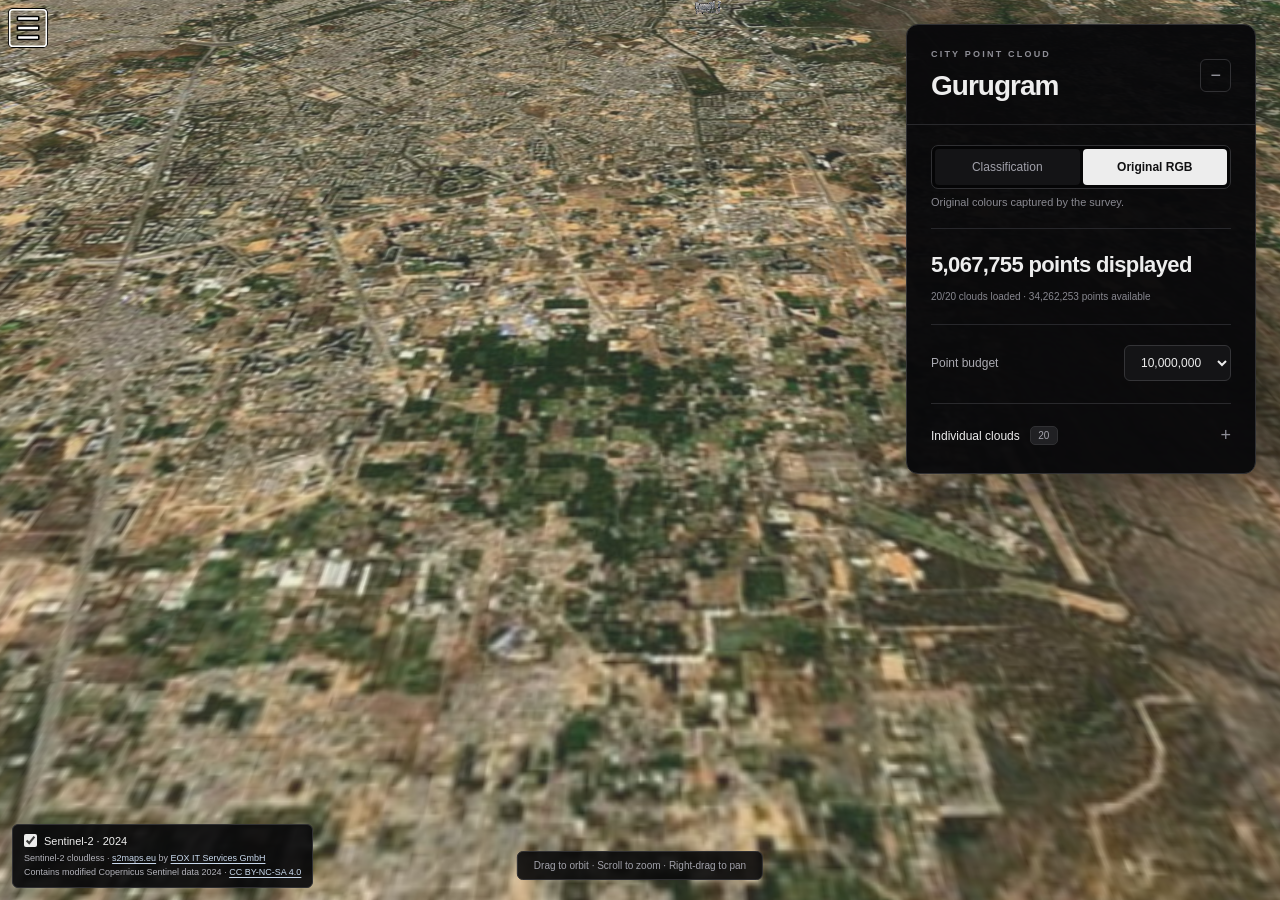
==== rgb-closeup.html @ 3fe03a9c "Initial commit" ====
<!DOCTYPE html>
<html lang="en">
<head>
	<meta charset="utf-8">
	<meta name="description" content="">
	<meta name="author" content="">
	<meta name="viewport" content="width=device-width, initial-scale=1.0, user-scalable=no">
	<title>Gurugram classified point cloud</title>

	<link rel="stylesheet" type="text/css" href="./libs/potree/potree.css">
	<link rel="stylesheet" type="text/css" href="./libs/jquery-ui/jquery-ui.min.css">
	<link rel="stylesheet" type="text/css" href="./libs/openlayers3/ol.css">
	<link rel="stylesheet" type="text/css" href="./libs/spectrum/spectrum.css">
	<link rel="stylesheet" type="text/css" href="./libs/jstree/themes/mixed/style.css">
<link rel="stylesheet" href="./viewer-ui.css?v=20261015f">
</head>

<body>
<aside class="viewer-panel" aria-label="Point cloud viewer controls">
 <header class="panel-heading"><div><div class="eyebrow">CITY POINT CLOUD</div><h1>Gurugram</h1></div><button id="collapse-panel" class="collapse" aria-label="Collapse controls" aria-expanded="true">−</button></header>
 <div class="panel-body">
 <div class="segmented" aria-label="Colour mode"><button data-colour="classification" aria-pressed="true" onclick="setColourMode('classification')">Classification</button><button data-colour="rgba" aria-pressed="false" onclick="setColourMode('rgba')">Original RGB</button></div>
 <div class="legend" id="class-legend"><span style="--dot:#b88752">Ground</span><span style="--dot:#ff8c33">Buildings</span><span style="--dot:#33cc4d">Vegetation</span></div>
 <p id="rgb-note" class="section-note" hidden>Original colours captured by the survey.</p>
 <div class="stats"><strong id="visible-points">0 points displayed</strong><small id="cloud-status" role="status">Loading point clouds…</small></div>
 <label class="field">Point budget <select id="point-budget" onchange="setDetailBudget(Number(this.value))"><option value="100000">100,000</option><option value="250000">250,000</option><option value="500000">500,000</option><option value="1000000">1,000,000</option><option value="2000000">2,000,000</option><option value="5000000">5,000,000</option><option value="10000000" selected>10,000,000</option><option value="20000000">20,000,000</option><option value="25000000">25,000,000</option><option id="max-detail" disabled>Max detail</option></select></label>
 <details><summary>Individual clouds <span id="cloud-count"></span></summary><div class="actions"><button onclick="setAllCloudsVisible(true)">Show all</button><button onclick="setAllCloudsVisible(false)">Hide all</button></div><input id="cloud-search" type="search" placeholder="Find a cloud…" aria-label="Find a cloud"><div id="cloud-list"></div></details>
 </div></aside>
	<script src="./libs/jquery/jquery-3.1.1.min.js"></script>
	<script src="./libs/spectrum/spectrum.js"></script>
	<script src="./libs/jquery-ui/jquery-ui.min.js"></script>
	<script src="./libs/other/BinaryHeap.js"></script>
	<script src="./libs/tween/tween.min.js"></script>
	<script src="./libs/d3/d3.js"></script>
	<script src="./libs/proj4/proj4.js"></script>
	<script src="./libs/openlayers3/ol.js"></script>
	<script src="./libs/i18next/i18next.js"></script>
	<script src="./libs/jstree/jstree.js"></script>
	<script src="./libs/potree/potree.js?v=aerial1"></script>
	<script src="./libs/plasio/js/laslaz.js"></script>
	
	<!-- INCLUDE ADDITIONAL DEPENDENCIES HERE -->
	<!-- INCLUDE SETTINGS HERE -->
	
	<div class="potree_container" style="position: absolute; width: 100%; height: 100%; left: 0px; top: 0px; ">
		<div id="potree_render_area"></div>
		<div id="potree_sidebar_container"> </div>
	</div>
	
	<script>
	
		window.viewer = new Potree.Viewer(document.getElementById("potree_render_area"));
		
		viewer.setEDLEnabled(true);
        viewer.setEDLRadius(1.0);
        viewer.setEDLStrength(0.3);
        viewer.setEDLOpacity(1.0);
        viewer.setMinNodeSize(30);
        viewer.setShowBoundingBox(false);
        viewer.setFreeze(false);
        viewer.useHQ = true;
		viewer.setFOV(60);
        viewer.setBackground("skybox");
        let cloudCatalog;
        let colourMode = "rgba";
        const cloudToggles = new Map();
        window.setAllCloudsVisible = function (visible) {
            viewer.scene.pointclouds.forEach(cloud => { cloud.visible = visible; });
            cloudToggles.forEach(toggle => { toggle.checked = visible; });
        };
        window.setColourMode = function (mode) {
            colourMode = mode;
            viewer.scene.pointclouds.forEach(p => p.material.activeAttributeName = mode);
        };
        window.setDetailBudget = function (budget) {
            viewer.setPointBudget(budget);
            // Max detail traverses even nodes that occupy very few screen pixels.
            const maximum = cloudCatalog && budget >= cloudCatalog.points;
            viewer.setMinNodeSize(maximum ? 0 : 30);
            document.getElementById("point-budget").title = maximum
                ? "Finest available detail in the current view. Points outside the view are not drawn."
                : "Maximum points to display; detail adapts to the view.";
        };
        window.showOverview = function () {
            if (!cloudCatalog) return;
            const center = [704277.275, 3141176.065, 240];
            const extent = 3200;
            viewer.scene.view.position.set(center[0], center[1] - extent * 0.95, center[2] + extent * 0.95);
            viewer.scene.view.lookAt(viewer.scene.view.position.clone().set(...center));
            if (viewer.controls) viewer.controls.stop();
        };
        viewer.setClassifications({
            0: {visible: true, name: "Ground", color: [0.72, 0.53, 0.32, 1]},
            // Interpret these files' raw codes as corrected by the user.
            1: {visible: true, name: "Building", color: [1.0, 0.55, 0.20, 1]},
            2: {visible: true, name: "Vegetation", color: [0.20, 0.80, 0.30, 1]},
            3: {visible: true, name: "Other / ignored", color: [0.6, 0.6, 0.6, 1]},
            DEFAULT: {visible: true, name: "Other", color: [0.6, 0.6, 0.6, 1]}
        });
		viewer.setPointBudget(10_000_000);
		<!-- INCLUDE SETTINGS HERE -->
		viewer.loadSettingsFromURL();
		
		viewer.setDescription("");
		
		viewer.loadGUI(() => {
			viewer.setLanguage('en');
			$("#menu_appearance").next().show();
			$("#menu_tools").next().show();
			$("#menu_clipping").next().show();
			// Sidebar can be opened with the menu button.
		});
		
		

        fetch("./clouds.json").then(response => {
            if (!response.ok) throw new Error("Could not load cloud catalogue");
            return response.json();
        }).then(async catalog => {
            cloudCatalog = catalog;
            const maxDetail = document.getElementById("max-detail");
            maxDetail.value = String(catalog.points);
            maxDetail.textContent = `Max detail (${catalog.points.toLocaleString()} points)`;
            maxDetail.disabled = false;
            document.getElementById("cloud-count").textContent = catalog.clouds.length;
            showOverview();
            const status = document.getElementById("cloud-status");
            let loaded = 0;
            const failures = [];
            await Promise.all(catalog.clouds.map(async cloud => {
                const path = `./pointclouds/${cloud.directory}/metadata.json`;
                const check = await fetch(path);
                if (!check.ok) { failures.push(cloud.name); return; }
                const e = await Potree.loadPointCloud(path, cloud.name);
                const pointcloud = e.pointcloud;
                pointcloud.name = cloud.name;
                const material = pointcloud.material;
                material.size = 1;
                material.pointSizeType = Potree.PointSizeType.ADAPTIVE;
                material.shape = Potree.PointShape.SQUARE;
                material.activeAttributeName = colourMode;
                viewer.scene.addPointCloud(pointcloud);
                const row = document.createElement("label");
                row.style.display = "block";
                row.style.order = String(catalog.clouds.indexOf(cloud));
                const toggle = document.createElement("input");
                toggle.type = "checkbox";
                toggle.checked = true;
                cloudToggles.set(cloud.name, toggle);
                toggle.addEventListener("change", () => { pointcloud.visible = toggle.checked; });
                const description = document.createElement("span");
                const title = document.createElement("span");
                title.className = "cloud-name";
                title.textContent = cloud.name.replace(/_classified$/, '').replaceAll('_', ' ');
                const count = document.createElement("span");
                count.className = "cloud-count";
                count.textContent = `${cloud.points.toLocaleString()} points`;
                description.append(title, count);
                row.append(toggle, description);
                document.getElementById("cloud-list").append(row);
                loaded++;
                status.textContent = `${loaded}/${catalog.clouds.length} clouds loaded · ${catalog.points.toLocaleString()} points available`;
            }));
            if (failures.length) status.textContent += ` · ${failures.length} unavailable; refresh after conversion`;
        }).catch(error => {
            document.getElementById("cloud-status").textContent = error.message;
        });
        setInterval(() => {
            const count = viewer.scene.pointclouds.filter(cloud => cloud.visible).reduce((sum, cloud) => sum + (cloud.numVisiblePoints || 0), 0);
            document.getElementById("visible-points").textContent = `${count.toLocaleString()} points displayed`;
            document.getElementById("point-budget").value = String(viewer.getPointBudget());
        }, 500);

		
		
	</script>
	
	
  <script src="./viewer-ui.js?v=20261015f"></script>
<div class="navigation-hint">Drag to orbit · Scroll to zoom · Right-drag to pan</div>
<div class="satellite-credit"><label title="Show or hide the fixed background image"><input id="satellite-visible" type="checkbox" checked disabled><span id="satellite-status" role="status">Loading background image…</span></label><small>Sentinel-2 cloudless · <a href="https://s2maps.eu" target="_blank" rel="noopener">s2maps.eu</a> by <a href="https://eox.at" target="_blank" rel="noopener">EOX IT Services GmbH</a><br>Contains modified Copernicus Sentinel data 2024 · <a href="https://creativecommons.org/licenses/by-nc-sa/4.0/" target="_blank" rel="noopener">CC BY-NC-SA 4.0</a></small></div>
<script src="./fixed-background.js?v=20clouds-20261015"></script>
</body>
</html>
---- libs/potree/potree.css ----
/* CSS - Cascading Style Sheet */
/* Palette color codes */
/* Palette URL: http://paletton.com/#uid=13p0u0kex8W2uqu8af7lEqaulDE */

/* Feel free to copy&paste color codes to your application */

/* As hex codes */
.color-primary-0 { color: #19282C }	/* Main Primary color */
.color-primary-1 { color: #7A8184 }
.color-primary-2 { color: #39474B }
.color-primary-3 { color: #2D6D82 }
.color-primary-4 { color: #108FB9 }

/* As RGBa codes */
.rgba-primary-0 { color: rgba( 25, 40, 44,1) }	/* Main Primary color */
.rgba-primary-1 { color: rgba(122,129,132,1) }
.rgba-primary-2 { color: rgba( 57, 71, 75,1) }
.rgba-primary-3 { color: rgba( 45,109,130,1) }
.rgba-primary-4 { color: rgba( 16,143,185,1) }

/* Generated by Paletton.com Â© 2002-2014 */
/* http://paletton.com */




:root{
	
	--color-0: 			rgba( 25, 40, 44, 1);
	--color-1: 			rgba(122,129,132, 1);
	--color-2: 			rgba( 57, 71, 75, 1);
	--color-3: 			rgba( 45,109,130, 1);
	--color-4: 			rgba( 16,143,185, 1);
	
	--bg-color:			var(--color-0);
	--bg-color-2:		rgb(60, 80, 85);
	--bg-light-color:	rgba( 48, 61, 65, 1);
	--bg-dark-color:	rgba( 24, 31, 33, 1);
	--bg-hover-color:	var(--color-2);
	
	--font-color:		#9AA1A4;
	--font-color-2:		#ddd;
	--font-color:		#cccccc;
	--border-color:		black;
	
	--measurement-detail-node-bg-light:		var(--color-1);
	--measurement-detail-node-bg-dark:		var(--color-2);
	--measurement-detail-area-bg-color:		#eee;

	
}

#potree_sidebar_container{
	position:	absolute;
	z-index:	0;
	width:		350px;
	height:		100%;
	overflow-y:	scroll;
	font-size:	85%;
	border-right:	1px solid black;
	background-color:	var(--bg-color);
}

#sidebar_root{
	color:				var(--font-color);
	font-family:		Arial,Helvetica,sans-serif;
	font-size:			1em;
}

.potree_failpage{
	width: 100%;
	height: 100%;
	background-color: white;
	position: absolute;
	margin: 15px;
}

.potree_failpage a{
	color: initial !important;
	text-decoration: underline !important;
}

.potree_info_text{
	color:		white;
	font-weight: bold;
	text-shadow:  1px  1px 1px black,
				  1px -1px 1px black,
				 -1px  1px 1px black,
				 -1px -1px 1px black;
}

.potree_message{
	width: 500px;
	background-color: var(--bg-color);
	padding: 5px;
	margin: 5px;
	border-radius: 4px;
	color: var(--font-color);
	font-family: Arial;
	opacity: 0.8;
	border: 1px solid black;
	display: flex;
	overflow: auto;
}

.potree_message_error{
	background-color: red;
}

#potree_description{
	position: absolute; 
	top: 10px; 
	left: 50%; 
	transform: translateX(-50%); 
	text-align: center;
	z-index:	1000;
}

.potree_sidebar_brand{
	margin:			1px 20px;
	line-height:	2em;
	font-size:		100%;
	font-weight:	bold;
	position:		relative;
	display:		flex; 
	flex-direction:	row;
}

#potree_sidebar_container a{
	color: 			#8Aa1c4;
}

#potree_quick_buttons{
	position: absolute;
	left: 4px;
	top: 4px; 
	width: 10px; 
	height: 10px; 
	z-index: 10000;
	float: left;
}

.potree_menu_toggle{
	float:			left;
	margin:			0;
	background:		none;
	width:			2.5em;
	height:			2.5em;
	z-index:		100;
	cursor: 		pointer;
	margin:			4px;
}

#potree_map_toggle{
	float:			left;
	margin:			0;
	background:		none;
	width:			2.5em;
	height:			2.5em;
	z-index:		100;
	cursor: 		pointer;
	margin:			4px;
}

#potree_render_area{
	position: 	absolute;
	/*background: linear-gradient(-90deg, red, yellow);*/
	top: 		0px;
	bottom: 	0px;
	left: 		0px;
	right: 		0px;
	overflow: 	hidden;
	z-index: 	1;
	-webkit-transition: left .35s;
	transition: left .35s;
}

.potree-panel {
	border: 		1px solid black;
	border-radius: 	0.4em;
	padding: 		0px;
	background-color: var(--bg-light-color);
}

.potree-panel-heading{
	background-color: var(--bg-dark-color);
}

a:hover, a:visited, a:link, a:active{
	color: 				#ccccff;
	text-decoration: 	none;
}

.annotation{
	position:		absolute;
	padding:		10px;
	opacity:		0.5;
	transform:		translate(-50%, -30px);
	will-change:	left, top;
}

.annotation-titlebar{
	color:			white;
	background-color:	black;
	border-radius:	1.5em;
	border:			1px solid rgba(255, 255, 255, 0.7);
	font-size:		1em;
	opacity:		1;
	margin:			auto;
	display:		table;
	padding:		1px 8px;
	cursor: 		pointer;
}

.annotation-expand{
	color:			white;
	font-size:		0.6em;
	opacity:		1;
}

.annotation-action-icon{
	width:			20px;
	height:			20px;
	display:		inline-block;
	vertical-align:	middle;
	line-height:	1.5em;
	text-align:		center;
	font-family:	Arial;
	font-weight:	bold;
	cursor: 		pointer;
}

.annotation-action-icon:hover{
	filter:			drop-shadow(0px 0px 1px white);
	width:			24px;
	height:			24px;
	cursor: 		pointer;
	
}

.annotation-item {
	color:			white;
	background-color: 	black;
	opacity:		0.5;
	border-radius:	1.5em;
	font-size:		1em;
	line-height:	1.5em;
	padding:		1px 8px 0px 8px;
	font-weight:	bold;
	display:		flex;
	cursor:			default;
}

.annotation-item:hover {
	opacity:		1.0;
	box-shadow:		0 0 5px #ffffff;
}

.annotation-main{
	display:		flex;
	flex-grow:		1;
}

.annotation-label{
	display:		inline-block;
	height:			100%;
	flex-grow:		1;
	user-select:	none;
	-moz-user-select: none;
	z-index:		100;
	vertical-align:	middle;
	line-height:	1.5em;
	font-family:	Arial;
	font-weight:	bold;
	cursor: 		pointer;
	white-space:	nowrap;
}

.annotation-description{
	position:		relative;
	color:			white;
	background-color:	black;
	padding:		10px;
	margin:			5px 0px 0px 0px;
	border-radius:	4px;
	display:		none;
	max-width:		500px;
	width:			500px;
}

.annotation-description-close{
	filter:			invert(100%);
	float:			right;
	opacity:		0.5;
	margin:			0px 0px 8px 8px;
}

	
.annotation-description-content{
	color:			white;
}

.annotation-icon{
	width:		20px;
	height:		20px;
	filter:		invert(100%);
	margin:		2px 2px;
	opacity:	0.5;
}


canvas { 
	width: 100%; 
	height: 100% 
}

body{ 
	margin: 	0; 
	padding: 	0;
	position:	absolute;
	width: 		100%;
	height: 	100%;
	overflow:	hidden;
}

.axis {
  font: 		10px sans-serif;
  color: 		var(--font-color);
}

.axis path{
	fill: 		rgba(255, 255, 255, 0.5);
	stroke: 		var(--font-color);
	shape-rendering: crispEdges;
	opacity: 		0.7;
}

.axis line {
	fill: 		rgba(255, 255, 255, 0.5);
	stroke: 		var(--font-color);
	shape-rendering: crispEdges;
	opacity: 		0.1;
}

.tick text{
	font-size: 12px;
}

.scene_header{
	display:flex;
	cursor: pointer;
	padding: 2px;
}

.scene_content{
	padding: 5px 0px 5px 0px;
	/*background-color: rgba(0, 0, 0, 0.4);*/
}

.measurement_content{
	padding: 5px 15px 5px 10px;
	/*background-color: rgba(0, 0, 0, 0.4);*/
}

.propertypanel_content{
	padding: 5px 15px 5px 10px;
	/*background-color: rgba(0, 0, 0, 0.4);*/
}

.measurement_value_table{
	width: 100%;
}

.coordinates_table_container table td {
	width: 33%;
	text-align: center;
}

#scene_object_properties{
	margin:		0px;
}




.pv-panel-heading{
	padding: 	4px !important;
	display: 	flex; 
	flex-direction: row
}

.pv-menu-list{
	list-style-type:	none;
	padding:			0;
	margin:				15px 0px;
	overflow:			hidden;
}

.pv-menu-list > *{
	margin: 	4px 20px;
}

.ui-slider {
	margin-top: 5px;
	margin-bottom: 10px;
	background-color: 	var(--color-1) !important;
	background: 		none;
	border: 			1px solid black;
}

.ui-selectmenu-button.ui-button{
	width: 		100% !important;
}

.pv-menu-list > li > .ui-slider{
	background-color: 	var(--color-1) !important;
	background: 		none;
	border: 			1px solid black;
}

.pv-menu-list .ui-slider{
	background-color: 	var(--color-1) !important;
	background: 		none;
	border: 			1px solid black !important;
}

.ui-slider-handle{
	border: 			1px solid black !important;
}

.ui-widget{
	box-sizing:border-box
}

.panel-body > li > .ui-slider{
	background-color: var(--color-1) !important;
	background: none;
	border: 1px solid black;
}

.panel-body > div > li > .ui-slider{
	background-color: var(--color-1) !important;
	background: none;
	border: 1px solid black;
}

.pv-select-label{
	margin: 1px;
	font-size: 90%;
	font-weight: 100;
}

.button-icon:hover{
	/*background-color:	#09181C;*/
	filter:				drop-shadow(0px 0px 4px white);
}

.ui-widget-content{
	/*color: var(--font-color) !important;*/
}

.accordion > h3{
	background-color: var(--bg-color-2) !important;
	background: #f6f6f6 50% 50% repeat-x;
	border:		1px solid black;
	color:		var(--font-color-2);
	cursor:		pointer;
	margin:		2px 0 0 0;
	padding:	4px 10px 4px 30px;
	box-shadow:	0px 3px 3px #111;
	text-shadow:	1px 1px 0 #000, -1px -1px 0 #000, 1px -1px 0 #000, -1px 1px 0 #000, 1px 1px 0 #000;
	font-size:	1em;
}

.accordion > h3:hover{
	filter: brightness(125%);
}

.accordion-content{
	padding: 0px 0px !important;
	border: none !important;
}

.icon-bar{
	height: 4px !important;
	border: 1px solid black;
	background-color: white;
	border-radius: 2px;
}

.canvas{
	-webkit-transition: top .35s, left .35s, bottom .35s, right .35s, width .35s;
	transition: top .35s, left .35s, bottom .35s, right .35s, width .35s;
}

#profile_window{
	background-color:	var(--bg-color);
}

#profile_titlebar{
	background-color:	var(--bg-color-2);
	color: var(--font-color-2);
	text-shadow: 1px 1px 0 #000, -1px -1px 0 #000, 1px -1px 0 #000, -1px 1px 0 #000, 1px 1px 0 #000;
	font-size: 1em;
	font-weight: bold;
}

#profile_window_title{
	position: absolute;
	margin: 5px;
}

.profile-container-button{
	cursor: pointer;
}

.profile-button:hover{
	background-color: #0000CC;
}

.unselectable{
	user-select: 			none;
}

.selectable{
	user-select: 			text;
}



.divider {
	display: 		block;
	text-align: 	center;
	overflow: 		hidden;
	white-space: 	nowrap; 
	font-weight:	bold;
	font-size:		90%;
	letter-spacing:	1px;
	margin-left:	0px;
	margin-right:	0px;
	margin-top: 	1px;
	margin-bottom: 	1px;
	padding:		1px !important;
}

.divider > span {
	position: 	relative;
	display: 	inline-block;
}

.divider > span:before,
.divider > span:after {
	content: 	"";
	position: 	absolute;
	top: 		50%;
	width: 		9999px;
	height: 	1px;
	background: #b2b2b2;
}

.divider > span:before {
	right: 100%;
	margin-right: 5px;
}

.divider > span:after {
	left: 100%;
	margin-left: 5px;
}











.ol-dragbox {
  background-color: rgba(255,255,255,0.4);
  border-color: rgba(100,150,0,1);
  border: 1px solid red;
}

.text-icon{
	opacity:	0.5;
	height:		24px;
}

.text-icon:hover{
	opacity:	1.0;
}

.input-grid-cell{
	flex-grow: 1; margin: 0px 3px 0px 3px;
}

.input-grid-label{
	flex-grow: 1; 
	margin: 0px 3px 0px 3px; 
	text-align:center; 
	font-weight: bold;
}

.input-grid-cell > input{
	width: 100%
}

.invalid_value{
	color: #e05e5e;
}


































/** 
 * OVERRIDES
 */


.ui-spinner-input{
	color: black;
}

.jstree-themeicon-custom{
	background-size: 16px !important;
}

.jstree-default .jstree-clicked{
	/*background-color: #ffffff !important;*/
	background-color: #34494f !important;
}

.jstree-default .jstree-hovered{
	background-color: #34494f !important;
}

.jstree-anchor{
	width: 100% !important;
}

.ui-state-default{
	background: #a6a9aa !important;
	border: 1px solid black;
	color: black;
}

.ui-state-active{
	background: #c6c9ca !important;
	color: black !important;
}

.cesium-viewer .cesium-viewer-cesiumWidgetContainer{
	position: absolute;
	height: 100%;
	width: 100%;
}




.zs_widget{
	padding: 2px;
	height: 4em;
	user-select: none;
}
.zs_core{
	overflow: hidden;
	position: relative;
	height: 100%;
}
.zs_handle{
	position: absolute;
	top: 0px;
	bottom: 0px;
	border: 1px solid black;
	border-radius: 3px;
	background-color: rgb(166, 169, 170);
	width: 8px;
	user-select: none;
	width: 1.2em;
	height: 1.2em;
	top: calc(50% - 0.6em);
}
.zs_stretch{
	position: absolute;
	top: 0px;
	bottom: 0px;
	border: 1px solid black;
	border-radius: 3px;
	background-color: rgb(166, 169, 170);
	width: 8px;
	user-select: none;
	width: 1.2em;
	height: 1.2em;
	top: calc(50% - 0.6em);
	color: black;
	font-weight: bold;
	font-size: 1.2em;
	font-family: arial;
}
.zs_handle:hover{
	background-color: lightgreen;
}
.zs_inside{
	position: absolute !important;
	width: 100%;
	border: 1px solid black;
	background-color: white;
	top: calc(50% - 0.326em);
	height: 0.652em;
	cursor: zoom-in;
}
.zs_outside{
	position: absolute !important;
	width: 100%;
	background-color: var(--color-1) !important;
	top: calc(50% - 0.326em);
	height: 0.652em;
	cursor: zoom-in;
}
.zs_visible_range_label{
	position: absolute;
	bottom: 0px;
	pointer-events:none;
}
.zs_visible_range_label_left{
	left: 0px;
}
.zs_visible_range_label_right{
	right: 0px;
}
.zs_chosen_range_label{
	position: absolute;
	pointer-events:none;
}

#potree_sidebar_container{
	scrollbar-color: var(--color-1) var(--bg-color);
	scrollbar-width: thin;
}



::-webkit-scrollbar {
	width: 6px;
	background-color: var(--bg-color);
}

::-webkit-scrollbar-track {

}

::-webkit-scrollbar-thumb {
	background-color: var(--color-1);
}

.propertypanel_content .heading{
	font-weight: bold;
	padding-top: 0.6em;
	padding-bottom: 0.1em;
}
---- libs/openlayers3/ol.css ----
.ol-control,.ol-scale-line{position:absolute;padding:2px}.ol-box{box-sizing:border-box;border-radius:2px;border:2px solid #00f}.ol-mouse-position{top:8px;right:8px;position:absolute}.ol-scale-line{background:#95b9e6;background:rgba(0,60,136,.3);border-radius:4px;bottom:8px;left:8px}.ol-scale-line-inner{border:1px solid #eee;border-top:none;color:#eee;font-size:10px;text-align:center;margin:1px;will-change:contents,width}.ol-overlay-container{will-change:left,right,top,bottom}.ol-unsupported{display:none}.ol-viewport .ol-unselectable{-webkit-touch-callout:none;-webkit-user-select:none;-khtml-user-select:none;-moz-user-select:none;-ms-user-select:none;user-select:none;-webkit-tap-highlight-color:transparent}.ol-control{background-color:#eee;background-color:rgba(255,255,255,.4);border-radius:4px}.ol-control:hover{background-color:rgba(255,255,255,.6)}.ol-zoom{top:.5em;left:.5em}.ol-rotate{top:.5em;right:.5em;transition:opacity .25s linear,visibility 0s linear}.ol-rotate.ol-hidden{opacity:0;visibility:hidden;transition:opacity .25s linear,visibility 0s linear .25s}.ol-zoom-extent{top:4.643em;left:.5em}.ol-full-screen{right:.5em;top:.5em}@media print{.ol-control{display:none}}.ol-control button{display:block;margin:1px;padding:0;color:#fff;font-size:1.14em;font-weight:700;text-decoration:none;text-align:center;height:1.375em;width:1.375em;line-height:.4em;background-color:#7b98bc;background-color:rgba(0,60,136,.5);border:none;border-radius:2px}.ol-control button::-moz-focus-inner{border:none;padding:0}.ol-zoom-extent button{line-height:1.4em}.ol-compass{display:block;font-weight:400;font-size:1.2em;will-change:transform}.ol-touch .ol-control button{font-size:1.5em}.ol-touch .ol-zoom-extent{top:5.5em}.ol-control button:focus,.ol-control button:hover{text-decoration:none;background-color:#4c6079;background-color:rgba(0,60,136,.7)}.ol-zoom .ol-zoom-in{border-radius:2px 2px 0 0}.ol-zoom .ol-zoom-out{border-radius:0 0 2px 2px}.ol-attribution{text-align:right;bottom:.5em;right:.5em;max-width:calc(100% - 1.3em)}.ol-attribution ul{margin:0;padding:0 .5em;font-size:.7rem;line-height:1.375em;color:#000;text-shadow:0 0 2px #fff}.ol-attribution li{display:inline;list-style:none;line-height:inherit}.ol-attribution li:not(:last-child):after{content:" "}.ol-attribution img{max-height:2em;max-width:inherit;vertical-align:middle}.ol-attribution button,.ol-attribution ul{display:inline-block}.ol-attribution.ol-collapsed ul{display:none}.ol-attribution.ol-logo-only ul{display:block}.ol-attribution:not(.ol-collapsed){background:rgba(255,255,255,.8)}.ol-attribution.ol-uncollapsible{bottom:0;right:0;border-radius:4px 0 0;height:1.1em;line-height:1em}.ol-attribution.ol-logo-only{background:0 0;bottom:.4em;height:1.1em;line-height:1em}.ol-attribution.ol-uncollapsible img{margin-top:-.2em;max-height:1.6em}.ol-attribution.ol-logo-only button,.ol-attribution.ol-uncollapsible button{display:none}.ol-zoomslider{top:4.5em;left:.5em;height:200px}.ol-zoomslider button{position:relative;height:10px}.ol-touch .ol-zoomslider{top:5.5em}.ol-overviewmap{left:.5em;bottom:.5em}.ol-overviewmap.ol-uncollapsible{bottom:0;left:0;border-radius:0 4px 0 0}.ol-overviewmap .ol-overviewmap-map,.ol-overviewmap button{display:inline-block}.ol-overviewmap .ol-overviewmap-map{border:1px solid #7b98bc;height:150px;margin:2px;width:150px}.ol-overviewmap:not(.ol-collapsed) button{bottom:1px;left:2px;position:absolute}.ol-overviewmap.ol-collapsed .ol-overviewmap-map,.ol-overviewmap.ol-uncollapsible button{display:none}.ol-overviewmap:not(.ol-collapsed){background:rgba(255,255,255,.8)}.ol-overviewmap-box{border:2px dotted rgba(0,60,136,.7)}
---- libs/spectrum/spectrum.css ----
/***
Spectrum Colorpicker v1.8.0
https://github.com/bgrins/spectrum
Author: Brian Grinstead
License: MIT
***/

.sp-container {
    position:absolute;
    top:0;
    left:0;
    display:inline-block;
    *display: inline;
    *zoom: 1;
    /* https://github.com/bgrins/spectrum/issues/40 */
    z-index: 9999994;
    overflow: hidden;
}
.sp-container.sp-flat {
    position: relative;
}

/* Fix for * { box-sizing: border-box; } */
.sp-container,
.sp-container * {
    -webkit-box-sizing: content-box;
       -moz-box-sizing: content-box;
            box-sizing: content-box;
}

/* http://ansciath.tumblr.com/post/7347495869/css-aspect-ratio */
.sp-top {
  position:relative;
  width: 100%;
  display:inline-block;
}
.sp-top-inner {
   position:absolute;
   top:0;
   left:0;
   bottom:0;
   right:0;
}
.sp-color {
    position: absolute;
    top:0;
    left:0;
    bottom:0;
    right:20%;
}
.sp-hue {
    position: absolute;
    top:0;
    right:0;
    bottom:0;
    left:84%;
    height: 100%;
}

.sp-clear-enabled .sp-hue {
    top:33px;
    height: 77.5%;
}

.sp-fill {
    padding-top: 80%;
}
.sp-sat, .sp-val {
    position: absolute;
    top:0;
    left:0;
    right:0;
    bottom:0;
}

.sp-alpha-enabled .sp-top {
    margin-bottom: 18px;
}
.sp-alpha-enabled .sp-alpha {
    display: block;
}
.sp-alpha-handle {
    position:absolute;
    top:-4px;
    bottom: -4px;
    width: 6px;
    left: 50%;
    cursor: pointer;
    border: 1px solid black;
    background: white;
    opacity: .8;
}
.sp-alpha {
    display: none;
    position: absolute;
    bottom: -14px;
    right: 0;
    left: 0;
    height: 8px;
}
.sp-alpha-inner {
    border: solid 1px #333;
}

.sp-clear {
    display: none;
}

.sp-clear.sp-clear-display {
    background-position: center;
}

.sp-clear-enabled .sp-clear {
    display: block;
    position:absolute;
    top:0px;
    right:0;
    bottom:0;
    left:84%;
    height: 28px;
}

/* Don't allow text selection */
.sp-container, .sp-replacer, .sp-preview, .sp-dragger, .sp-slider, .sp-alpha, .sp-clear, .sp-alpha-handle, .sp-container.sp-dragging .sp-input, .sp-container button  {
    -webkit-user-select:none;
    -moz-user-select: -moz-none;
    -o-user-select:none;
    user-select: none;
}

.sp-container.sp-input-disabled .sp-input-container {
    display: none;
}
.sp-container.sp-buttons-disabled .sp-button-container {
    display: none;
}
.sp-container.sp-palette-buttons-disabled .sp-palette-button-container {
    display: none;
}
.sp-palette-only .sp-picker-container {
    display: none;
}
.sp-palette-disabled .sp-palette-container {
    display: none;
}

.sp-initial-disabled .sp-initial {
    display: none;
}


/* Gradients for hue, saturation and value instead of images.  Not pretty... but it works */
.sp-sat {
    background-image: -webkit-gradient(linear,  0 0, 100% 0, from(#FFF), to(rgba(204, 154, 129, 0)));
    background-image: -webkit-linear-gradient(left, #FFF, rgba(204, 154, 129, 0));
    background-image: -moz-linear-gradient(left, #fff, rgba(204, 154, 129, 0));
    background-image: -o-linear-gradient(left, #fff, rgba(204, 154, 129, 0));
    background-image: -ms-linear-gradient(left, #fff, rgba(204, 154, 129, 0));
    background-image: linear-gradient(to right, #fff, rgba(204, 154, 129, 0));
    -ms-filter: "progid:DXImageTransform.Microsoft.gradient(GradientType = 1, startColorstr=#FFFFFFFF, endColorstr=#00CC9A81)";
    filter : progid:DXImageTransform.Microsoft.gradient(GradientType = 1, startColorstr='#FFFFFFFF', endColorstr='#00CC9A81');
}
.sp-val {
    background-image: -webkit-gradient(linear, 0 100%, 0 0, from(#000000), to(rgba(204, 154, 129, 0)));
    background-image: -webkit-linear-gradient(bottom, #000000, rgba(204, 154, 129, 0));
    background-image: -moz-linear-gradient(bottom, #000, rgba(204, 154, 129, 0));
    background-image: -o-linear-gradient(bottom, #000, rgba(204, 154, 129, 0));
    background-image: -ms-linear-gradient(bottom, #000, rgba(204, 154, 129, 0));
    background-image: linear-gradient(to top, #000, rgba(204, 154, 129, 0));
    -ms-filter: "progid:DXImageTransform.Microsoft.gradient(startColorstr=#00CC9A81, endColorstr=#FF000000)";
    filter : progid:DXImageTransform.Microsoft.gradient(startColorstr='#00CC9A81', endColorstr='#FF000000');
}

.sp-hue {
    background: -moz-linear-gradient(top, #ff0000 0%, #ffff00 17%, #00ff00 33%, #00ffff 50%, #0000ff 67%, #ff00ff 83%, #ff0000 100%);
    background: -ms-linear-gradient(top, #ff0000 0%, #ffff00 17%, #00ff00 33%, #00ffff 50%, #0000ff 67%, #ff00ff 83%, #ff0000 100%);
    background: -o-linear-gradient(top, #ff0000 0%, #ffff00 17%, #00ff00 33%, #00ffff 50%, #0000ff 67%, #ff00ff 83%, #ff0000 100%);
    background: -webkit-gradient(linear, left top, left bottom, from(#ff0000), color-stop(0.17, #ffff00), color-stop(0.33, #00ff00), color-stop(0.5, #00ffff), color-stop(0.67, #0000ff), color-stop(0.83, #ff00ff), to(#ff0000));
    background: -webkit-linear-gradient(top, #ff0000 0%, #ffff00 17%, #00ff00 33%, #00ffff 50%, #0000ff 67%, #ff00ff 83%, #ff0000 100%);
    background: linear-gradient(to bottom, #ff0000 0%, #ffff00 17%, #00ff00 33%, #00ffff 50%, #0000ff 67%, #ff00ff 83%, #ff0000 100%);
}

/* IE filters do not support multiple color stops.
   Generate 6 divs, line them up, and do two color gradients for each.
   Yes, really.
 */
.sp-1 {
    height:17%;
    filter: progid:DXImageTransform.Microsoft.gradient(startColorstr='#ff0000', endColorstr='#ffff00');
}
.sp-2 {
    height:16%;
    filter: progid:DXImageTransform.Microsoft.gradient(startColorstr='#ffff00', endColorstr='#00ff00');
}
.sp-3 {
    height:17%;
    filter: progid:DXImageTransform.Microsoft.gradient(startColorstr='#00ff00', endColorstr='#00ffff');
}
.sp-4 {
    height:17%;
    filter: progid:DXImageTransform.Microsoft.gradient(startColorstr='#00ffff', endColorstr='#0000ff');
}
.sp-5 {
    height:16%;
    filter: progid:DXImageTransform.Microsoft.gradient(startColorstr='#0000ff', endColorstr='#ff00ff');
}
.sp-6 {
    height:17%;
    filter: progid:DXImageTransform.Microsoft.gradient(startColorstr='#ff00ff', endColorstr='#ff0000');
}

.sp-hidden {
    display: none !important;
}

/* Clearfix hack */
.sp-cf:before, .sp-cf:after { content: ""; display: table; }
.sp-cf:after { clear: both; }
.sp-cf { *zoom: 1; }

/* Mobile devices, make hue slider bigger so it is easier to slide */
@media (max-device-width: 480px) {
    .sp-color { right: 40%; }
    .sp-hue { left: 63%; }
    .sp-fill { padding-top: 60%; }
}
.sp-dragger {
   border-radius: 5px;
   height: 5px;
   width: 5px;
   border: 1px solid #fff;
   background: #000;
   cursor: pointer;
   position:absolute;
   top:0;
   left: 0;
}
.sp-slider {
    position: absolute;
    top:0;
    cursor:pointer;
    height: 3px;
    left: -1px;
    right: -1px;
    border: 1px solid #000;
    background: white;
    opacity: .8;
}

/*
Theme authors:
Here are the basic themeable display options (colors, fonts, global widths).
See http://bgrins.github.io/spectrum/themes/ for instructions.
*/

.sp-container {
    border-radius: 0;
    background-color: #ECECEC;
    border: solid 1px #f0c49B;
    padding: 0;
}
.sp-container, .sp-container button, .sp-container input, .sp-color, .sp-hue, .sp-clear {
    font: normal 12px "Lucida Grande", "Lucida Sans Unicode", "Lucida Sans", Geneva, Verdana, sans-serif;
    -webkit-box-sizing: border-box;
    -moz-box-sizing: border-box;
    -ms-box-sizing: border-box;
    box-sizing: border-box;
}
.sp-top {
    margin-bottom: 3px;
}
.sp-color, .sp-hue, .sp-clear {
    border: solid 1px #666;
}

/* Input */
.sp-input-container {
    float:right;
    width: 100px;
    margin-bottom: 4px;
}
.sp-initial-disabled  .sp-input-container {
    width: 100%;
}
.sp-input {
   font-size: 12px !important;
   border: 1px inset;
   padding: 4px 5px;
   margin: 0;
   width: 100%;
   background:transparent;
   border-radius: 3px;
   color: #222;
}
.sp-input:focus  {
    border: 1px solid orange;
}
.sp-input.sp-validation-error {
    border: 1px solid red;
    background: #fdd;
}
.sp-picker-container , .sp-palette-container {
    float:left;
    position: relative;
    padding: 10px;
    padding-bottom: 300px;
    margin-bottom: -290px;
}
.sp-picker-container {
    width: 172px;
    border-left: solid 1px #fff;
}

/* Palettes */
.sp-palette-container {
    border-right: solid 1px #ccc;
}

.sp-palette-only .sp-palette-container {
    border: 0;
}

.sp-palette .sp-thumb-el {
    display: block;
    position:relative;
    float:left;
    width: 24px;
    height: 15px;
    margin: 3px;
    cursor: pointer;
    border:solid 2px transparent;
}
.sp-palette .sp-thumb-el:hover, .sp-palette .sp-thumb-el.sp-thumb-active {
    border-color: orange;
}
.sp-thumb-el {
    position:relative;
}

/* Initial */
.sp-initial {
    float: left;
    border: solid 1px #333;
}
.sp-initial span {
    width: 30px;
    height: 25px;
    border:none;
    display:block;
    float:left;
    margin:0;
}

.sp-initial .sp-clear-display {
    background-position: center;
}

/* Buttons */
.sp-palette-button-container,
.sp-button-container {
    float: right;
}

/* Replacer (the little preview div that shows up instead of the <input>) */
.sp-replacer {
    margin:0;
    overflow:hidden;
    cursor:pointer;
    padding: 4px;
    display:inline-block;
    *zoom: 1;
    *display: inline;
    border: solid 1px #91765d;
    background: #eee;
    color: #333;
    vertical-align: middle;
}
.sp-replacer:hover, .sp-replacer.sp-active {
    border-color: #F0C49B;
    color: #111;
}
.sp-replacer.sp-disabled {
    cursor:default;
    border-color: silver;
    color: silver;
}
.sp-dd {
    padding: 2px 0;
    height: 16px;
    line-height: 16px;
    float:left;
    font-size:10px;
}
.sp-preview {
    position:relative;
    width:25px;
    height: 20px;
    border: solid 1px #222;
    margin-right: 5px;
    float:left;
    z-index: 0;
}

.sp-palette {
    *width: 220px;
    max-width: 220px;
}
.sp-palette .sp-thumb-el {
    width:16px;
    height: 16px;
    margin:2px 1px;
    border: solid 1px #d0d0d0;
}

.sp-container {
    padding-bottom:0;
}


/* Buttons: http://hellohappy.org/css3-buttons/ */
.sp-container button {
  background-color: #eeeeee;
  background-image: -webkit-linear-gradient(top, #eeeeee, #cccccc);
  background-image: -moz-linear-gradient(top, #eeeeee, #cccccc);
  background-image: -ms-linear-gradient(top, #eeeeee, #cccccc);
  background-image: -o-linear-gradient(top, #eeeeee, #cccccc);
  background-image: linear-gradient(to bottom, #eeeeee, #cccccc);
  border: 1px solid #ccc;
  border-bottom: 1px solid #bbb;
  border-radius: 3px;
  color: #333;
  font-size: 14px;
  line-height: 1;
  padding: 5px 4px;
  text-align: center;
  text-shadow: 0 1px 0 #eee;
  vertical-align: middle;
}
.sp-container button:hover {
    background-color: #dddddd;
    background-image: -webkit-linear-gradient(top, #dddddd, #bbbbbb);
    background-image: -moz-linear-gradient(top, #dddddd, #bbbbbb);
    background-image: -ms-linear-gradient(top, #dddddd, #bbbbbb);
    background-image: -o-linear-gradient(top, #dddddd, #bbbbbb);
    background-image: linear-gradient(to bottom, #dddddd, #bbbbbb);
    border: 1px solid #bbb;
    border-bottom: 1px solid #999;
    cursor: pointer;
    text-shadow: 0 1px 0 #ddd;
}
.sp-container button:active {
    border: 1px solid #aaa;
    border-bottom: 1px solid #888;
    -webkit-box-shadow: inset 0 0 5px 2px #aaaaaa, 0 1px 0 0 #eeeeee;
    -moz-box-shadow: inset 0 0 5px 2px #aaaaaa, 0 1px 0 0 #eeeeee;
    -ms-box-shadow: inset 0 0 5px 2px #aaaaaa, 0 1px 0 0 #eeeeee;
    -o-box-shadow: inset 0 0 5px 2px #aaaaaa, 0 1px 0 0 #eeeeee;
    box-shadow: inset 0 0 5px 2px #aaaaaa, 0 1px 0 0 #eeeeee;
}
.sp-cancel {
    font-size: 11px;
    color: #d93f3f !important;
    margin:0;
    padding:2px;
    margin-right: 5px;
    vertical-align: middle;
    text-decoration:none;

}
.sp-cancel:hover {
    color: #d93f3f !important;
    text-decoration: underline;
}


.sp-palette span:hover, .sp-palette span.sp-thumb-active {
    border-color: #000;
}

.sp-preview, .sp-alpha, .sp-thumb-el {
    position:relative;
    background-image: url([data-uri]);
}
.sp-preview-inner, .sp-alpha-inner, .sp-thumb-inner {
    display:block;
    position:absolute;
    top:0;left:0;bottom:0;right:0;
}

.sp-palette .sp-thumb-inner {
    background-position: 50% 50%;
    background-repeat: no-repeat;
}

.sp-palette .sp-thumb-light.sp-thumb-active .sp-thumb-inner {
    background-image: url([data-uri]);
}

.sp-palette .sp-thumb-dark.sp-thumb-active .sp-thumb-inner {
    background-image: url([data-uri]);
}

.sp-clear-display {
    background-repeat:no-repeat;
    background-position: center;
    background-image: url([data-uri]);
}
---- libs/jstree/themes/mixed/style.css ----
/* jsTree default theme */
.jstree-node,
.jstree-children,
.jstree-container-ul {
  display: block;
  margin: 0;
  padding: 0;
  list-style-type: none;
  list-style-image: none;
}
.jstree-node {
  white-space: nowrap;
}
.jstree-anchor {
  display: inline-block;
  color: black;
  white-space: nowrap;
  padding: 0 4px 0 1px;
  margin: 0;
  vertical-align: top;
}
.jstree-anchor:focus {
  outline: 0;
}
.jstree-anchor,
.jstree-anchor:link,
.jstree-anchor:visited,
.jstree-anchor:hover,
.jstree-anchor:active {
  text-decoration: none;
  color: inherit;
}
.jstree-icon {
  display: inline-block;
  text-decoration: none;
  margin: 0;
  padding: 0;
  vertical-align: top;
  text-align: center;
}
.jstree-icon:empty {
  display: inline-block;
  text-decoration: none;
  margin: 0;
  padding: 0;
  vertical-align: top;
  text-align: center;
}
.jstree-ocl {
  cursor: pointer;
}
.jstree-leaf > .jstree-ocl {
  cursor: default;
}
.jstree .jstree-open > .jstree-children {
  display: block;
}
.jstree .jstree-closed > .jstree-children,
.jstree .jstree-leaf > .jstree-children {
  display: none;
}
.jstree-anchor > .jstree-themeicon {
  margin-right: 2px;
}
.jstree-no-icons .jstree-themeicon,
.jstree-anchor > .jstree-themeicon-hidden {
  display: none;
}
.jstree-hidden,
.jstree-node.jstree-hidden {
  display: none;
}
.jstree-rtl .jstree-anchor {
  padding: 0 1px 0 4px;
}
.jstree-rtl .jstree-anchor > .jstree-themeicon {
  margin-left: 2px;
  margin-right: 0;
}
.jstree-rtl .jstree-node {
  margin-left: 0;
}
.jstree-rtl .jstree-container-ul > .jstree-node {
  margin-right: 0;
}
.jstree-wholerow-ul {
  position: relative;
  display: inline-block;
  min-width: 100%;
}
.jstree-wholerow-ul .jstree-leaf > .jstree-ocl {
  cursor: pointer;
}
.jstree-wholerow-ul .jstree-anchor,
.jstree-wholerow-ul .jstree-icon {
  position: relative;
}
.jstree-wholerow-ul .jstree-wholerow {
  width: 100%;
  cursor: pointer;
  position: absolute;
  left: 0;
  -webkit-user-select: none;
  -moz-user-select: none;
  -ms-user-select: none;
  user-select: none;
}
.jstree-contextmenu .jstree-anchor {
  -webkit-user-select: none;
  /* disable selection/Copy of UIWebView */
  -webkit-touch-callout: none;
  /* disable the IOS popup when long-press on a link */
}
.vakata-context {
  display: none;
}
.vakata-context,
.vakata-context ul {
  margin: 0;
  padding: 2px;
  position: absolute;
  background: #f5f5f5;
  border: 1px solid #979797;
  box-shadow: 2px 2px 2px #999999;
}
.vakata-context ul {
  list-style: none;
  left: 100%;
  margin-top: -2.7em;
  margin-left: -4px;
}
.vakata-context .vakata-context-right ul {
  left: auto;
  right: 100%;
  margin-left: auto;
  margin-right: -4px;
}
.vakata-context li {
  list-style: none;
}
.vakata-context li > a {
  display: block;
  padding: 0 2em 0 2em;
  text-decoration: none;
  width: auto;
  color: black;
  white-space: nowrap;
  line-height: 2.4em;
  text-shadow: 1px 1px 0 white;
  border-radius: 1px;
}
.vakata-context li > a:hover {
  position: relative;
  background-color: #e8eff7;
  box-shadow: 0 0 2px #0a6aa1;
}
.vakata-context li > a.vakata-context-parent {
  background-image: url("[data-uri]");
  background-position: right center;
  background-repeat: no-repeat;
}
.vakata-context li > a:focus {
  outline: 0;
}
.vakata-context .vakata-context-hover > a {
  position: relative;
  background-color: #e8eff7;
  box-shadow: 0 0 2px #0a6aa1;
}
.vakata-context .vakata-context-separator > a,
.vakata-context .vakata-context-separator > a:hover {
  background: white;
  border: 0;
  border-top: 1px solid #e2e3e3;
  height: 1px;
  min-height: 1px;
  max-height: 1px;
  padding: 0;
  margin: 0 0 0 2.4em;
  border-left: 1px solid #e0e0e0;
  text-shadow: 0 0 0 transparent;
  box-shadow: 0 0 0 transparent;
  border-radius: 0;
}
.vakata-context .vakata-contextmenu-disabled a,
.vakata-context .vakata-contextmenu-disabled a:hover {
  color: silver;
  background-color: transparent;
  border: 0;
  box-shadow: 0 0 0;
}
.vakata-context li > a > i {
  text-decoration: none;
  display: inline-block;
  width: 2.4em;
  height: 2.4em;
  background: transparent;
  margin: 0 0 0 -2em;
  vertical-align: top;
  text-align: center;
  line-height: 2.4em;
}
.vakata-context li > a > i:empty {
  width: 2.4em;
  line-height: 2.4em;
}
.vakata-context li > a .vakata-contextmenu-sep {
  display: inline-block;
  width: 1px;
  height: 2.4em;
  background: white;
  margin: 0 0.5em 0 0;
  border-left: 1px solid #e2e3e3;
}
.vakata-context .vakata-contextmenu-shortcut {
  font-size: 0.8em;
  color: silver;
  opacity: 0.5;
  display: none;
}
.vakata-context-rtl ul {
  left: auto;
  right: 100%;
  margin-left: auto;
  margin-right: -4px;
}
.vakata-context-rtl li > a.vakata-context-parent {
  background-image: url("[data-uri]");
  background-position: left center;
  background-repeat: no-repeat;
}
.vakata-context-rtl .vakata-context-separator > a {
  margin: 0 2.4em 0 0;
  border-left: 0;
  border-right: 1px solid #e2e3e3;
}
.vakata-context-rtl .vakata-context-left ul {
  right: auto;
  left: 100%;
  margin-left: -4px;
  margin-right: auto;
}
.vakata-context-rtl li > a > i {
  margin: 0 -2em 0 0;
}
.vakata-context-rtl li > a .vakata-contextmenu-sep {
  margin: 0 0 0 0.5em;
  border-left-color: white;
  background: #e2e3e3;
}
#jstree-marker {
  position: absolute;
  top: 0;
  left: 0;
  margin: -5px 0 0 0;
  padding: 0;
  border-right: 0;
  border-top: 5px solid transparent;
  border-bottom: 5px solid transparent;
  border-left: 5px solid;
  width: 0;
  height: 0;
  font-size: 0;
  line-height: 0;
}
#jstree-dnd {
  line-height: 16px;
  margin: 0;
  padding: 4px;
}
#jstree-dnd .jstree-icon,
#jstree-dnd .jstree-copy {
  display: inline-block;
  text-decoration: none;
  margin: 0 2px 0 0;
  padding: 0;
  width: 16px;
  height: 16px;
}
#jstree-dnd .jstree-ok {
  background: green;
}
#jstree-dnd .jstree-er {
  background: red;
}
#jstree-dnd .jstree-copy {
  margin: 0 2px 0 2px;
}
.jstree-default .jstree-node,
.jstree-default .jstree-icon {
  background-repeat: no-repeat;
  background-color: transparent;
}
.jstree-default .jstree-anchor,
.jstree-default .jstree-animated,
.jstree-default .jstree-wholerow {
  transition: background-color 0.15s, box-shadow 0.15s;
}
.jstree-default .jstree-hovered {
  background: #e7f4f9;
  border-radius: 2px;
  box-shadow: inset 0 0 1px #cccccc;
}
.jstree-default .jstree-context {
  background: #e7f4f9;
  border-radius: 2px;
  box-shadow: inset 0 0 1px #cccccc;
}
.jstree-default .jstree-clicked {
  background: #beebff;
  border-radius: 2px;
  box-shadow: inset 0 0 1px #999999;
}
.jstree-default .jstree-no-icons .jstree-anchor > .jstree-themeicon {
  display: none;
}
.jstree-default .jstree-disabled {
  background: transparent;
  color: #666666;
}
.jstree-default .jstree-disabled.jstree-hovered {
  background: transparent;
  box-shadow: none;
}
.jstree-default .jstree-disabled.jstree-clicked {
  background: #efefef;
}
.jstree-default .jstree-disabled > .jstree-icon {
  opacity: 0.8;
  filter: url("data:image/svg+xml;utf8,<svg xmlns=\'http://www.w3.org/2000/svg\'><filter id=\'jstree-grayscale\'><feColorMatrix type=\'matrix\' values=\'0.3333 0.3333 0.3333 0 0 0.3333 0.3333 0.3333 0 0 0.3333 0.3333 0.3333 0 0 0 0 0 1 0\'/></filter></svg>#jstree-grayscale");
  /* Firefox 10+ */
  filter: gray;
  /* IE6-9 */
  -webkit-filter: grayscale(100%);
  /* Chrome 19+ & Safari 6+ */
}
.jstree-default .jstree-search {
  font-style: italic;
  color: #8b0000;
  font-weight: bold;
}
.jstree-default .jstree-no-checkboxes .jstree-checkbox {
  display: none !important;
}
.jstree-default.jstree-checkbox-no-clicked .jstree-clicked {
  background: transparent;
  box-shadow: none;
}
.jstree-default.jstree-checkbox-no-clicked .jstree-clicked.jstree-hovered {
  background: #e7f4f9;
}
.jstree-default.jstree-checkbox-no-clicked > .jstree-wholerow-ul .jstree-wholerow-clicked {
  background: transparent;
}
.jstree-default.jstree-checkbox-no-clicked > .jstree-wholerow-ul .jstree-wholerow-clicked.jstree-wholerow-hovered {
  background: #e7f4f9;
}
.jstree-default > .jstree-striped {
  min-width: 100%;
  display: inline-block;
  background: url("[data-uri]") left top repeat;
}
.jstree-default > .jstree-wholerow-ul .jstree-hovered,
.jstree-default > .jstree-wholerow-ul .jstree-clicked {
  background: transparent;
  box-shadow: none;
  border-radius: 0;
}
.jstree-default .jstree-wholerow {
  -moz-box-sizing: border-box;
  -webkit-box-sizing: border-box;
  box-sizing: border-box;
}
.jstree-default .jstree-wholerow-hovered {
  background: #e7f4f9;
}
.jstree-default .jstree-wholerow-clicked {
  background: #beebff;
  background: -webkit-linear-gradient(top, #beebff 0%, #a8e4ff 100%);
  background: linear-gradient(to bottom, #beebff 0%, #a8e4ff 100%);
}
.jstree-default .jstree-node {
  min-height: 24px;
  line-height: 24px;
  margin-left: 24px;
  min-width: 24px;
}
.jstree-default .jstree-anchor {
  line-height: 24px;
  height: 24px;
}
.jstree-default .jstree-icon {
  width: 24px;
  height: 24px;
  line-height: 24px;
}
.jstree-default .jstree-icon:empty {
  width: 24px;
  height: 24px;
  line-height: 24px;
}
.jstree-default.jstree-rtl .jstree-node {
  margin-right: 24px;
}
.jstree-default .jstree-wholerow {
  height: 24px;
}
.jstree-default .jstree-node,
.jstree-default .jstree-icon {
  background-image: url("32px.png");
}
.jstree-default .jstree-node {
  background-position: -292px -4px;
  background-repeat: repeat-y;
}
.jstree-default .jstree-last {
  background: transparent;
}
.jstree-default .jstree-open > .jstree-ocl {
  background-position: -132px -4px;
}
.jstree-default .jstree-closed > .jstree-ocl {
  background-position: -100px -4px;
}
.jstree-default .jstree-leaf > .jstree-ocl {
  background-position: -68px -4px;
}
.jstree-default .jstree-themeicon {
  background-position: -260px -4px;
}
.jstree-default > .jstree-no-dots .jstree-node,
.jstree-default > .jstree-no-dots .jstree-leaf > .jstree-ocl {
  background: transparent;
}
.jstree-default > .jstree-no-dots .jstree-open > .jstree-ocl {
  background-position: -36px -4px;
}
.jstree-default > .jstree-no-dots .jstree-closed > .jstree-ocl {
  background-position: -4px -4px;
}
.jstree-default .jstree-disabled {
  background: transparent;
}
.jstree-default .jstree-disabled.jstree-hovered {
  background: transparent;
}
.jstree-default .jstree-disabled.jstree-clicked {
  background: #efefef;
}
.jstree-default .jstree-checkbox {
  background-position: -164px -4px;
}
.jstree-default .jstree-checkbox:hover {
  background-position: -164px -36px;
}
.jstree-default.jstree-checkbox-selection .jstree-clicked > .jstree-checkbox,
.jstree-default .jstree-checked > .jstree-checkbox {
  background-position: -228px -4px;
}
.jstree-default.jstree-checkbox-selection .jstree-clicked > .jstree-checkbox:hover,
.jstree-default .jstree-checked > .jstree-checkbox:hover {
  background-position: -228px -36px;
}
.jstree-default .jstree-anchor > .jstree-undetermined {
  background-position: -196px -4px;
}
.jstree-default .jstree-anchor > .jstree-undetermined:hover {
  background-position: -196px -36px;
}
.jstree-default .jstree-checkbox-disabled {
  opacity: 0.8;
  filter: url("data:image/svg+xml;utf8,<svg xmlns=\'http://www.w3.org/2000/svg\'><filter id=\'jstree-grayscale\'><feColorMatrix type=\'matrix\' values=\'0.3333 0.3333 0.3333 0 0 0.3333 0.3333 0.3333 0 0 0.3333 0.3333 0.3333 0 0 0 0 0 1 0\'/></filter></svg>#jstree-grayscale");
  /* Firefox 10+ */
  filter: gray;
  /* IE6-9 */
  -webkit-filter: grayscale(100%);
  /* Chrome 19+ & Safari 6+ */
}
.jstree-default > .jstree-striped {
  background-size: auto 48px;
}
.jstree-default.jstree-rtl .jstree-node {
  background-image: url("[data-uri]");
  background-position: 100% 1px;
  background-repeat: repeat-y;
}
.jstree-default.jstree-rtl .jstree-last {
  background: transparent;
}
.jstree-default.jstree-rtl .jstree-open > .jstree-ocl {
  background-position: -132px -36px;
}
.jstree-default.jstree-rtl .jstree-closed > .jstree-ocl {
  background-position: -100px -36px;
}
.jstree-default.jstree-rtl .jstree-leaf > .jstree-ocl {
  background-position: -68px -36px;
}
.jstree-default.jstree-rtl > .jstree-no-dots .jstree-node,
.jstree-default.jstree-rtl > .jstree-no-dots .jstree-leaf > .jstree-ocl {
  background: transparent;
}
.jstree-default.jstree-rtl > .jstree-no-dots .jstree-open > .jstree-ocl {
  background-position: -36px -36px;
}
.jstree-default.jstree-rtl > .jstree-no-dots .jstree-closed > .jstree-ocl {
  background-position: -4px -36px;
}
.jstree-default .jstree-themeicon-custom {
  background-color: transparent;
  background-image: none;
  background-position: 0 0;
}
.jstree-default > .jstree-container-ul .jstree-loading > .jstree-ocl {
  background: url("throbber.gif") center center no-repeat;
}
.jstree-default .jstree-file {
  background: url("32px.png") -100px -68px no-repeat;
}
.jstree-default .jstree-folder {
  background: url("32px.png") -260px -4px no-repeat;
}
.jstree-default > .jstree-container-ul > .jstree-node {
  margin-left: 0;
  margin-right: 0;
}
#jstree-dnd.jstree-default {
  line-height: 24px;
  padding: 0 4px;
}
#jstree-dnd.jstree-default .jstree-ok,
#jstree-dnd.jstree-default .jstree-er {
  background-image: url("32px.png");
  background-repeat: no-repeat;
  background-color: transparent;
}
#jstree-dnd.jstree-default i {
  background: transparent;
  width: 24px;
  height: 24px;
  line-height: 24px;
}
#jstree-dnd.jstree-default .jstree-ok {
  background-position: -4px -68px;
}
#jstree-dnd.jstree-default .jstree-er {
  background-position: -36px -68px;
}
.jstree-default .jstree-ellipsis {
  overflow: hidden;
}
.jstree-default .jstree-ellipsis .jstree-anchor {
  width: calc(100% - 29px);
  text-overflow: ellipsis;
  overflow: hidden;
}
.jstree-default .jstree-ellipsis.jstree-no-icons .jstree-anchor {
  width: calc(100% - 5px);
}
.jstree-default.jstree-rtl .jstree-node {
  background-image: url("[data-uri]");
}
.jstree-default.jstree-rtl .jstree-last {
  background: transparent;
}
.jstree-default-small .jstree-node {
  min-height: 18px;
  line-height: 18px;
  margin-left: 18px;
  min-width: 18px;
}
.jstree-default-small .jstree-anchor {
  line-height: 18px;
  height: 18px;
}
.jstree-default-small .jstree-icon {
  width: 18px;
  height: 18px;
  line-height: 18px;
}
.jstree-default-small .jstree-icon:empty {
  width: 18px;
  height: 18px;
  line-height: 18px;
}
.jstree-default-small.jstree-rtl .jstree-node {
  margin-right: 18px;
}
.jstree-default-small .jstree-wholerow {
  height: 18px;
}
.jstree-default-small .jstree-node,
.jstree-default-small .jstree-icon {
  background-image: url("32px.png");
}
.jstree-default-small .jstree-node {
  background-position: -295px -7px;
  background-repeat: repeat-y;
}
.jstree-default-small .jstree-last {
  background: transparent;
}
.jstree-default-small .jstree-open > .jstree-ocl {
  background-position: -135px -7px;
}
.jstree-default-small .jstree-closed > .jstree-ocl {
  background-position: -103px -7px;
}
.jstree-default-small .jstree-leaf > .jstree-ocl {
  background-position: -71px -7px;
}
.jstree-default-small .jstree-themeicon {
  background-position: -263px -7px;
}
.jstree-default-small > .jstree-no-dots .jstree-node,
.jstree-default-small > .jstree-no-dots .jstree-leaf > .jstree-ocl {
  background: transparent;
}
.jstree-default-small > .jstree-no-dots .jstree-open > .jstree-ocl {
  background-position: -39px -7px;
}
.jstree-default-small > .jstree-no-dots .jstree-closed > .jstree-ocl {
  background-position: -7px -7px;
}
.jstree-default-small .jstree-disabled {
  background: transparent;
}
.jstree-default-small .jstree-disabled.jstree-hovered {
  background: transparent;
}
.jstree-default-small .jstree-disabled.jstree-clicked {
  background: #efefef;
}
.jstree-default-small .jstree-checkbox {
  background-position: -167px -7px;
}
.jstree-default-small .jstree-checkbox:hover {
  background-position: -167px -39px;
}
.jstree-default-small.jstree-checkbox-selection .jstree-clicked > .jstree-checkbox,
.jstree-default-small .jstree-checked > .jstree-checkbox {
  background-position: -231px -7px;
}
.jstree-default-small.jstree-checkbox-selection .jstree-clicked > .jstree-checkbox:hover,
.jstree-default-small .jstree-checked > .jstree-checkbox:hover {
  background-position: -231px -39px;
}
.jstree-default-small .jstree-anchor > .jstree-undetermined {
  background-position: -199px -7px;
}
.jstree-default-small .jstree-anchor > .jstree-undetermined:hover {
  background-position: -199px -39px;
}
.jstree-default-small .jstree-checkbox-disabled {
  opacity: 0.8;
  filter: url("data:image/svg+xml;utf8,<svg xmlns=\'http://www.w3.org/2000/svg\'><filter id=\'jstree-grayscale\'><feColorMatrix type=\'matrix\' values=\'0.3333 0.3333 0.3333 0 0 0.3333 0.3333 0.3333 0 0 0.3333 0.3333 0.3333 0 0 0 0 0 1 0\'/></filter></svg>#jstree-grayscale");
  /* Firefox 10+ */
  filter: gray;
  /* IE6-9 */
  -webkit-filter: grayscale(100%);
  /* Chrome 19+ & Safari 6+ */
}
.jstree-default-small > .jstree-striped {
  background-size: auto 36px;
}
.jstree-default-small.jstree-rtl .jstree-node {
  background-image: url("[data-uri]");
  background-position: 100% 1px;
  background-repeat: repeat-y;
}
.jstree-default-small.jstree-rtl .jstree-last {
  background: transparent;
}
.jstree-default-small.jstree-rtl .jstree-open > .jstree-ocl {
  background-position: -135px -39px;
}
.jstree-default-small.jstree-rtl .jstree-closed > .jstree-ocl {
  background-position: -103px -39px;
}
.jstree-default-small.jstree-rtl .jstree-leaf > .jstree-ocl {
  background-position: -71px -39px;
}
.jstree-default-small.jstree-rtl > .jstree-no-dots .jstree-node,
.jstree-default-small.jstree-rtl > .jstree-no-dots .jstree-leaf > .jstree-ocl {
  background: transparent;
}
.jstree-default-small.jstree-rtl > .jstree-no-dots .jstree-open > .jstree-ocl {
  background-position: -39px -39px;
}
.jstree-default-small.jstree-rtl > .jstree-no-dots .jstree-closed > .jstree-ocl {
  background-position: -7px -39px;
}
.jstree-default-small .jstree-themeicon-custom {
  background-color: transparent;
  background-image: none;
  background-position: 0 0;
}
.jstree-default-small > .jstree-container-ul .jstree-loading > .jstree-ocl {
  background: url("throbber.gif") center center no-repeat;
}
.jstree-default-small .jstree-file {
  background: url("32px.png") -103px -71px no-repeat;
}
.jstree-default-small .jstree-folder {
  background: url("32px.png") -263px -7px no-repeat;
}
.jstree-default-small > .jstree-container-ul > .jstree-node {
  margin-left: 0;
  margin-right: 0;
}
#jstree-dnd.jstree-default-small {
  line-height: 18px;
  padding: 0 4px;
}
#jstree-dnd.jstree-default-small .jstree-ok,
#jstree-dnd.jstree-default-small .jstree-er {
  background-image: url("32px.png");
  background-repeat: no-repeat;
  background-color: transparent;
}
#jstree-dnd.jstree-default-small i {
  background: transparent;
  width: 18px;
  height: 18px;
  line-height: 18px;
}
#jstree-dnd.jstree-default-small .jstree-ok {
  background-position: -7px -71px;
}
#jstree-dnd.jstree-default-small .jstree-er {
  background-position: -39px -71px;
}
.jstree-default-small .jstree-ellipsis {
  overflow: hidden;
}
.jstree-default-small .jstree-ellipsis .jstree-anchor {
  width: calc(100% - 23px);
  text-overflow: ellipsis;
  overflow: hidden;
}
.jstree-default-small .jstree-ellipsis.jstree-no-icons .jstree-anchor {
  width: calc(100% - 5px);
}
.jstree-default-small.jstree-rtl .jstree-node {
  background-image: url("[data-uri]");
}
.jstree-default-small.jstree-rtl .jstree-last {
  background: transparent;
}
.jstree-default-large .jstree-node {
  min-height: 32px;
  line-height: 32px;
  margin-left: 32px;
  min-width: 32px;
}
.jstree-default-large .jstree-anchor {
  line-height: 32px;
  height: 32px;
}
.jstree-default-large .jstree-icon {
  width: 32px;
  height: 32px;
  line-height: 32px;
}
.jstree-default-large .jstree-icon:empty {
  width: 32px;
  height: 32px;
  line-height: 32px;
}
.jstree-default-large.jstree-rtl .jstree-node {
  margin-right: 32px;
}
.jstree-default-large .jstree-wholerow {
  height: 32px;
}
.jstree-default-large .jstree-node,
.jstree-default-large .jstree-icon {
  background-image: url("32px.png");
}
.jstree-default-large .jstree-node {
  background-position: -288px 0px;
  background-repeat: repeat-y;
}
.jstree-default-large .jstree-last {
  background: transparent;
}
.jstree-default-large .jstree-open > .jstree-ocl {
  background-position: -128px 0px;
}
.jstree-default-large .jstree-closed > .jstree-ocl {
  background-position: -96px 0px;
}
.jstree-default-large .jstree-leaf > .jstree-ocl {
  background-position: -64px 0px;
}
.jstree-default-large .jstree-themeicon {
  background-position: -256px 0px;
}
.jstree-default-large > .jstree-no-dots .jstree-node,
.jstree-default-large > .jstree-no-dots .jstree-leaf > .jstree-ocl {
  background: transparent;
}
.jstree-default-large > .jstree-no-dots .jstree-open > .jstree-ocl {
  background-position: -32px 0px;
}
.jstree-default-large > .jstree-no-dots .jstree-closed > .jstree-ocl {
  background-position: 0px 0px;
}
.jstree-default-large .jstree-disabled {
  background: transparent;
}
.jstree-default-large .jstree-disabled.jstree-hovered {
  background: transparent;
}
.jstree-default-large .jstree-disabled.jstree-clicked {
  background: #efefef;
}
.jstree-default-large .jstree-checkbox {
  background-position: -160px 0px;
}
.jstree-default-large .jstree-checkbox:hover {
  background-position: -160px -32px;
}
.jstree-default-large.jstree-checkbox-selection .jstree-clicked > .jstree-checkbox,
.jstree-default-large .jstree-checked > .jstree-checkbox {
  background-position: -224px 0px;
}
.jstree-default-large.jstree-checkbox-selection .jstree-clicked > .jstree-checkbox:hover,
.jstree-default-large .jstree-checked > .jstree-checkbox:hover {
  background-position: -224px -32px;
}
.jstree-default-large .jstree-anchor > .jstree-undetermined {
  background-position: -192px 0px;
}
.jstree-default-large .jstree-anchor > .jstree-undetermined:hover {
  background-position: -192px -32px;
}
.jstree-default-large .jstree-checkbox-disabled {
  opacity: 0.8;
  filter: url("data:image/svg+xml;utf8,<svg xmlns=\'http://www.w3.org/2000/svg\'><filter id=\'jstree-grayscale\'><feColorMatrix type=\'matrix\' values=\'0.3333 0.3333 0.3333 0 0 0.3333 0.3333 0.3333 0 0 0.3333 0.3333 0.3333 0 0 0 0 0 1 0\'/></filter></svg>#jstree-grayscale");
  /* Firefox 10+ */
  filter: gray;
  /* IE6-9 */
  -webkit-filter: grayscale(100%);
  /* Chrome 19+ & Safari 6+ */
}
.jstree-default-large > .jstree-striped {
  background-size: auto 64px;
}
.jstree-default-large.jstree-rtl .jstree-node {
  background-image: url("[data-uri]");
  background-position: 100% 1px;
  background-repeat: repeat-y;
}
.jstree-default-large.jstree-rtl .jstree-last {
  background: transparent;
}
.jstree-default-large.jstree-rtl .jstree-open > .jstree-ocl {
  background-position: -128px -32px;
}
.jstree-default-large.jstree-rtl .jstree-closed > .jstree-ocl {
  background-position: -96px -32px;
}
.jstree-default-large.jstree-rtl .jstree-leaf > .jstree-ocl {
  background-position: -64px -32px;
}
.jstree-default-large.jstree-rtl > .jstree-no-dots .jstree-node,
.jstree-default-large.jstree-rtl > .jstree-no-dots .jstree-leaf > .jstree-ocl {
  background: transparent;
}
.jstree-default-large.jstree-rtl > .jstree-no-dots .jstree-open > .jstree-ocl {
  background-position: -32px -32px;
}
.jstree-default-large.jstree-rtl > .jstree-no-dots .jstree-closed > .jstree-ocl {
  background-position: 0px -32px;
}
.jstree-default-large .jstree-themeicon-custom {
  background-color: transparent;
  background-image: none;
  background-position: 0 0;
}
.jstree-default-large > .jstree-container-ul .jstree-loading > .jstree-ocl {
  background: url("throbber.gif") center center no-repeat;
}
.jstree-default-large .jstree-file {
  background: url("32px.png") -96px -64px no-repeat;
}
.jstree-default-large .jstree-folder {
  background: url("32px.png") -256px 0px no-repeat;
}
.jstree-default-large > .jstree-container-ul > .jstree-node {
  margin-left: 0;
  margin-right: 0;
}
#jstree-dnd.jstree-default-large {
  line-height: 32px;
  padding: 0 4px;
}
#jstree-dnd.jstree-default-large .jstree-ok,
#jstree-dnd.jstree-default-large .jstree-er {
  background-image: url("32px.png");
  background-repeat: no-repeat;
  background-color: transparent;
}
#jstree-dnd.jstree-default-large i {
  background: transparent;
  width: 32px;
  height: 32px;
  line-height: 32px;
}
#jstree-dnd.jstree-default-large .jstree-ok {
  background-position: 0px -64px;
}
#jstree-dnd.jstree-default-large .jstree-er {
  background-position: -32px -64px;
}
.jstree-default-large .jstree-ellipsis {
  overflow: hidden;
}
.jstree-default-large .jstree-ellipsis .jstree-anchor {
  width: calc(100% - 37px);
  text-overflow: ellipsis;
  overflow: hidden;
}
.jstree-default-large .jstree-ellipsis.jstree-no-icons .jstree-anchor {
  width: calc(100% - 5px);
}
.jstree-default-large.jstree-rtl .jstree-node {
  background-image: url("[data-uri]");
}
.jstree-default-large.jstree-rtl .jstree-last {
  background: transparent;
}
@media (max-width: 768px) {
  #jstree-dnd.jstree-dnd-responsive {
    line-height: 40px;
    font-weight: bold;
    font-size: 1.1em;
    text-shadow: 1px 1px white;
  }
  #jstree-dnd.jstree-dnd-responsive > i {
    background: transparent;
    width: 40px;
    height: 40px;
  }
  #jstree-dnd.jstree-dnd-responsive > .jstree-ok {
    background-image: url("40px.png");
    background-position: 0 -200px;
    background-size: 120px 240px;
  }
  #jstree-dnd.jstree-dnd-responsive > .jstree-er {
    background-image: url("40px.png");
    background-position: -40px -200px;
    background-size: 120px 240px;
  }
  #jstree-marker.jstree-dnd-responsive {
    border-left-width: 10px;
    border-top-width: 10px;
    border-bottom-width: 10px;
    margin-top: -10px;
  }
}
@media (max-width: 768px) {
  .jstree-default-responsive {
    /*
	.jstree-open > .jstree-ocl,
	.jstree-closed > .jstree-ocl { border-radius:20px; background-color:white; }
	*/
  }
  .jstree-default-responsive .jstree-icon {
    background-image: url("40px.png");
  }
  .jstree-default-responsive .jstree-node,
  .jstree-default-responsive .jstree-leaf > .jstree-ocl {
    background: transparent;
  }
  .jstree-default-responsive .jstree-node {
    min-height: 40px;
    line-height: 40px;
    margin-left: 40px;
    min-width: 40px;
    white-space: nowrap;
  }
  .jstree-default-responsive .jstree-anchor {
    line-height: 40px;
    height: 40px;
  }
  .jstree-default-responsive .jstree-icon,
  .jstree-default-responsive .jstree-icon:empty {
    width: 40px;
    height: 40px;
    line-height: 40px;
  }
  .jstree-default-responsive > .jstree-container-ul > .jstree-node {
    margin-left: 0;
  }
  .jstree-default-responsive.jstree-rtl .jstree-node {
    margin-left: 0;
    margin-right: 40px;
    background: transparent;
  }
  .jstree-default-responsive.jstree-rtl .jstree-container-ul > .jstree-node {
    margin-right: 0;
  }
  .jstree-default-responsive .jstree-ocl,
  .jstree-default-responsive .jstree-themeicon,
  .jstree-default-responsive .jstree-checkbox {
    background-size: 120px 240px;
  }
  .jstree-default-responsive .jstree-leaf > .jstree-ocl,
  .jstree-default-responsive.jstree-rtl .jstree-leaf > .jstree-ocl {
    background: transparent;
  }
  .jstree-default-responsive .jstree-open > .jstree-ocl {
    background-position: 0 0px !important;
  }
  .jstree-default-responsive .jstree-closed > .jstree-ocl {
    background-position: 0 -40px !important;
  }
  .jstree-default-responsive.jstree-rtl .jstree-closed > .jstree-ocl {
    background-position: -40px 0px !important;
  }
  .jstree-default-responsive .jstree-themeicon {
    background-position: -40px -40px;
  }
  .jstree-default-responsive .jstree-checkbox,
  .jstree-default-responsive .jstree-checkbox:hover {
    background-position: -40px -80px;
  }
  .jstree-default-responsive.jstree-checkbox-selection .jstree-clicked > .jstree-checkbox,
  .jstree-default-responsive.jstree-checkbox-selection .jstree-clicked > .jstree-checkbox:hover,
  .jstree-default-responsive .jstree-checked > .jstree-checkbox,
  .jstree-default-responsive .jstree-checked > .jstree-checkbox:hover {
    background-position: 0 -80px;
  }
  .jstree-default-responsive .jstree-anchor > .jstree-undetermined,
  .jstree-default-responsive .jstree-anchor > .jstree-undetermined:hover {
    background-position: 0 -120px;
  }
  .jstree-default-responsive .jstree-anchor {
    font-weight: bold;
    font-size: 1.1em;
    text-shadow: 1px 1px white;
  }
  .jstree-default-responsive > .jstree-striped {
    background: transparent;
  }
  .jstree-default-responsive .jstree-wholerow {
    border-top: 1px solid rgba(255, 255, 255, 0.7);
    border-bottom: 1px solid rgba(64, 64, 64, 0.2);
    background: #ebebeb;
    height: 40px;
  }
  .jstree-default-responsive .jstree-wholerow-hovered {
    background: #e7f4f9;
  }
  .jstree-default-responsive .jstree-wholerow-clicked {
    background: #beebff;
  }
  .jstree-default-responsive .jstree-children .jstree-last > .jstree-wholerow {
    box-shadow: inset 0 -6px 3px -5px #666666;
  }
  .jstree-default-responsive .jstree-children .jstree-open > .jstree-wholerow {
    box-shadow: inset 0 6px 3px -5px #666666;
    border-top: 0;
  }
  .jstree-default-responsive .jstree-children .jstree-open + .jstree-open {
    box-shadow: none;
  }
  .jstree-default-responsive .jstree-node,
  .jstree-default-responsive .jstree-icon,
  .jstree-default-responsive .jstree-node > .jstree-ocl,
  .jstree-default-responsive .jstree-themeicon,
  .jstree-default-responsive .jstree-checkbox {
    background-image: url("40px.png");
    background-size: 120px 240px;
  }
  .jstree-default-responsive .jstree-node {
    background-position: -80px 0;
    background-repeat: repeat-y;
  }
  .jstree-default-responsive .jstree-last {
    background: transparent;
  }
  .jstree-default-responsive .jstree-leaf > .jstree-ocl {
    background-position: -40px -120px;
  }
  .jstree-default-responsive .jstree-last > .jstree-ocl {
    background-position: -40px -160px;
  }
  .jstree-default-responsive .jstree-themeicon-custom {
    background-color: transparent;
    background-image: none;
    background-position: 0 0;
  }
  .jstree-default-responsive .jstree-file {
    background: url("40px.png") 0 -160px no-repeat;
    background-size: 120px 240px;
  }
  .jstree-default-responsive .jstree-folder {
    background: url("40px.png") -40px -40px no-repeat;
    background-size: 120px 240px;
  }
  .jstree-default-responsive > .jstree-container-ul > .jstree-node {
    margin-left: 0;
    margin-right: 0;
  }
}
---- viewer-ui.css ----
:root{color-scheme:dark;--bg-color:#14232c;--bg-color-2:#253944;--font-color:#c4d2db;--border-color:#334651}
body{margin:0;font-family:Inter,"Segoe UI",Arial,sans-serif}
[hidden]{display:none!important}
.viewer-panel{position:fixed;right:24px;top:24px;z-index:1000;width:330px;max-height:calc(100dvh - 48px);overflow:auto;box-sizing:border-box;background:rgba(15,29,39,.96);color:#edf4f7;border:1px solid #344650;border-radius:18px;box-shadow:0 16px 48px #0005;font:13px/1.5 "Segoe UI",Arial,sans-serif;scrollbar-width:thin;scrollbar-color:#47606c transparent}
.panel-heading{padding:20px 20px 15px;border-bottom:1px solid #ffffff14;display:flex;justify-content:space-between;align-items:center}
.eyebrow{text-transform:uppercase;letter-spacing:2px;color:#72d6c3;font-size:10px;font-weight:700}
.viewer-panel h1{font-size:25px;letter-spacing:-.7px;margin:1px 0 0;line-height:1.3;font-weight:600}
.panel-body{padding:16px 20px 20px}.viewer-panel button,.viewer-panel select,.viewer-panel input[type=search]{font:inherit;color:inherit;background:#223642;border:1px solid #3b515e;border-radius:8px;box-sizing:border-box}
.viewer-panel button{padding:8px 11px;cursor:pointer;transition:background .15s}.viewer-panel button:hover{background:#35505e}.viewer-panel button:focus-visible,.viewer-panel input:focus-visible,.viewer-panel select:focus-visible,.viewer-panel summary:focus-visible{outline:2px solid #79e2c9;outline-offset:3px}
.viewer-panel .collapse{padding:3px 10px;font-size:20px;background:transparent}.viewer-panel.collapsed .panel-body{display:none}.viewer-panel.collapsed .panel-heading{border:0}
.segmented{display:flex;padding:3px;border:1px solid #314650;border-radius:10px;background:#0b1821;gap:3px}.segmented button{flex:1;border:0;background:transparent;padding:8px 5px}.segmented button[aria-pressed=true]{background:#b8eddf;color:#102d28;font-weight:600}
.legend{display:flex;gap:13px;font-size:11px;margin:11px 0 16px;color:#bacbd4}.legend span:before{content:"";display:inline-block;width:7px;height:7px;border-radius:50%;margin-right:5px;background:var(--dot)}
.stats{margin:16px 0;padding:12px 14px;border-radius:10px;background:#ffffff05;border:1px solid #ffffff0d}.stats strong{display:block;font-size:21px;font-weight:500;letter-spacing:-.3px;font-variant-numeric:tabular-nums}.stats small{color:#9eb5c2;font-size:11px;display:block;margin-top:3px}
.field{display:flex;justify-content:space-between;align-items:center;gap:12px;margin:12px 0;color:#c4d2db}.field select{padding:7px 8px;max-width:70%}.field input[type=number]{width:68px;background:#223642;color:inherit;border:1px solid #3b515e;border-radius:6px;padding:6px;font:inherit}.field input[type=checkbox],#cloud-list input{accent-color:#8cdfca;width:16px;height:16px;flex-shrink:0}.field output{font-variant-numeric:tabular-nums;color:#e7f4f6}
.viewer-panel details{border-top:1px solid #ffffff14;margin-top:16px;padding-top:13px}.viewer-panel summary{cursor:pointer;font-weight:600;list-style:none;display:flex;justify-content:space-between;align-items:center}.viewer-panel summary:after{content:"+";font-size:18px;font-weight:400;color:#93acba}.viewer-panel details[open]>summary:after{content:"−"}.section-note{color:#8da6b5;font-size:11px;margin:5px 0 10px}.actions{display:flex;gap:8px;margin:12px 0}.actions button{flex:1;font-size:12px}.viewer-panel input[type=search]{width:100%;padding:8px 10px;margin-bottom:7px}
#cloud-list{display:flex;flex-direction:column;max-height:240px;overflow:auto;scrollbar-width:thin}#cloud-list label{display:flex!important;align-items:flex-start;gap:9px;padding:9px 0;border-bottom:1px solid #ffffff0a;font-size:11px;overflow-wrap:anywhere;cursor:pointer}#cloud-list label:has(input:not(:checked)){opacity:.5}#cloud-list label[hidden]{display:none!important}#cloud-list input{margin:2px 0 0}.cloud-name{display:block;color:#d9e5eb}.cloud-count{display:block;color:#8da6b5;font-size:10px;margin-top:2px}
.footer-actions{display:flex;gap:8px;margin-top:16px}.footer-actions button{flex:1}.navigation-hint{position:absolute;bottom:20px;left:50%;transform:translateX(-50%);z-index:5;color:#c4d4de;background:#10202bd9;border:1px solid #ffffff15;border-radius:30px;padding:8px 16px;font:11px "Segoe UI",sans-serif;pointer-events:none;white-space:nowrap}
#sidebar_root{font-family:"Segoe UI",Arial,sans-serif;text-shadow:none}#sidebar_root .accordion>h3{background:#253944;border:0;padding:12px;font-size:15px;text-shadow:none}#sidebar_root a{color:#8dd9cb}#potree_sidebar_container{border-right:1px solid #344650}#sidebar_header{opacity:.7}#potree_sidebar_container input{accent-color:#8cdfca}
@media(max-width:700px){.viewer-panel{top:12px;right:12px;width:285px;max-height:calc(100dvh - 24px)}.panel-heading{padding:12px 16px}.viewer-panel h1{font-size:21px}.panel-body{padding:12px 16px}.navigation-hint{display:none}}
/* Minimal, high-contrast treatment inspired by the supplied reference. */
.viewer-panel{width:350px;background:rgba(9,9,11,.97);border-color:#303033;border-radius:12px;box-shadow:0 16px 60px #0005;color:#ededed}
.panel-heading{padding:23px 24px 20px;border-color:#29292c}.eyebrow{color:#8e8e96;font-size:9px;letter-spacing:2.2px}.viewer-panel h1{font-size:28px;font-weight:550;letter-spacing:-1px;margin-top:6px}.panel-body{padding:20px 24px 24px}
.viewer-panel .collapse{border:1px solid #303033;border-radius:6px;color:#a1a1aa;padding:2px 9px;font-size:18px}.viewer-panel button,.viewer-panel select,.viewer-panel input[type=search]{background:#141416;border-color:#343437;border-radius:6px}.viewer-panel button:hover{background:#27272b}
.segmented{border-color:#303033;background:#050506;border-radius:7px;padding:3px;gap:3px}.segmented button{font-size:12px;border-radius:4px;padding:9px 5px;color:#a1a1aa}.segmented button[aria-pressed=true]{background:#ededed;color:#101012;font-weight:600}
.legend{color:#a1a1aa;margin:14px 0 20px;font-size:11px;gap:14px}.stats{border-radius:0;border:0;border-top:1px solid #27272b;border-bottom:1px solid #27272b;padding:19px 0;margin:18px 0 20px;background:transparent}.stats strong{font-size:22px;letter-spacing:-.65px;font-weight:550}.stats small{font-size:10px;line-height:1.6;color:#888890;margin-top:8px}.field{color:#aaaab2;font-size:12px;margin:0}.field select{padding:9px 12px;color:#ededed;font-variant-numeric:tabular-nums}
.viewer-panel details{border-color:#29292c;margin-top:22px;padding-top:18px}.viewer-panel summary{font-size:12px;font-weight:500;justify-content:initial;gap:10px}.viewer-panel summary:after{margin-left:auto;color:#8d8d96;font-size:18px}#cloud-count{font-size:10px;color:#a1a1aa;background:#202023;border:1px solid #303033;border-radius:5px;padding:1px 6px;min-width:14px;text-align:center}
.actions button{font-size:11px}#cloud-list label{border-color:#242427}#cloud-list input{accent-color:#ededed}.cloud-name{color:#d4d4d8}.cloud-count,.section-note{color:#888890}.viewer-panel input[type=search]{font-size:11px}.navigation-hint{background:#09090be6;border-color:#303033;color:#a1a1aa;border-radius:6px;font-size:10px}
.viewer-panel button:focus-visible,.viewer-panel input:focus-visible,.viewer-panel select:focus-visible,.viewer-panel summary:focus-visible{outline-color:#ededed}
@media(max-width:700px){.viewer-panel{width:285px}.panel-heading{padding:16px 18px}.panel-body{padding:16px 18px}.viewer-panel h1{font-size:24px}.stats strong{font-size:19px}}
.satellite-credit{position:fixed;left:12px;bottom:12px;z-index:6;max-width:370px;padding:8px 11px;background:#09090bea;color:#b2b2ba;border:1px solid #303033;border-radius:6px;font:9px/1.5 "Segoe UI",Arial,sans-serif;box-sizing:border-box}.satellite-credit label{display:flex;align-items:center;gap:7px;font-size:11px;color:#ededed;margin-bottom:3px;cursor:pointer}.satellite-credit input{accent-color:#ededed;margin:0}.satellite-credit a{color:#c9d9ed;text-decoration:underline;text-underline-offset:2px}.satellite-credit small{font-size:9px}@media(max-width:700px){.satellite-credit{max-width:calc(100vw - 24px);font-size:8px}.satellite-credit small{font-size:8px}}
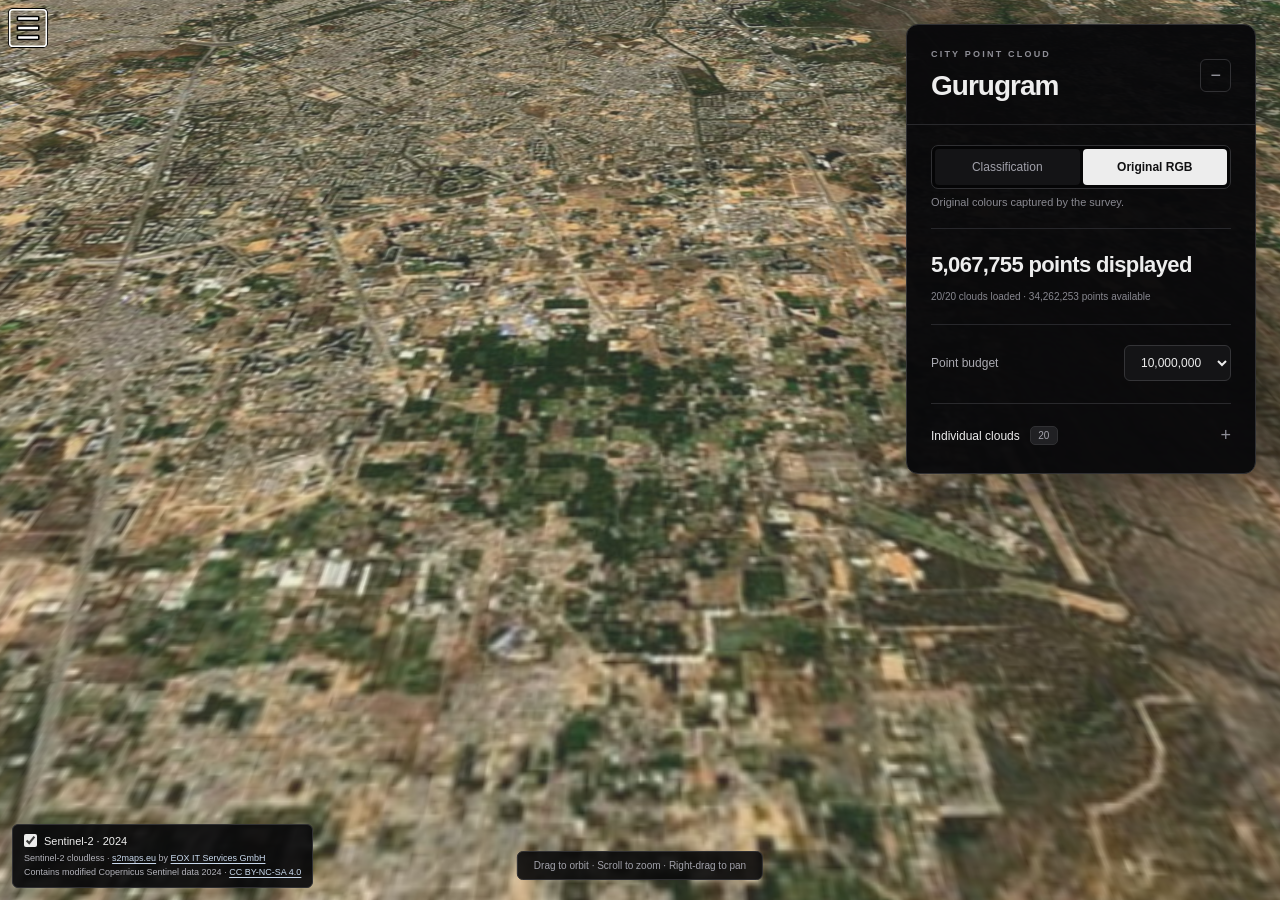
==== commit b1f316b5: "Point loading fix" ====
--- a/rgb-closeup.html
+++ b/rgb-closeup.html
@@ -36,7 +36,7 @@
 	<script src="./libs/openlayers3/ol.js"></script>
 	<script src="./libs/i18next/i18next.js"></script>
 	<script src="./libs/jstree/jstree.js"></script>
-	<script src="./libs/potree/potree.js?v=aerial1"></script>
+	<script src="./libs/potree/potree.js?v=github-range-fix-20261024"></script>
 	<script src="./libs/plasio/js/laslaz.js"></script>
 	
 	<!-- INCLUDE ADDITIONAL DEPENDENCIES HERE -->
